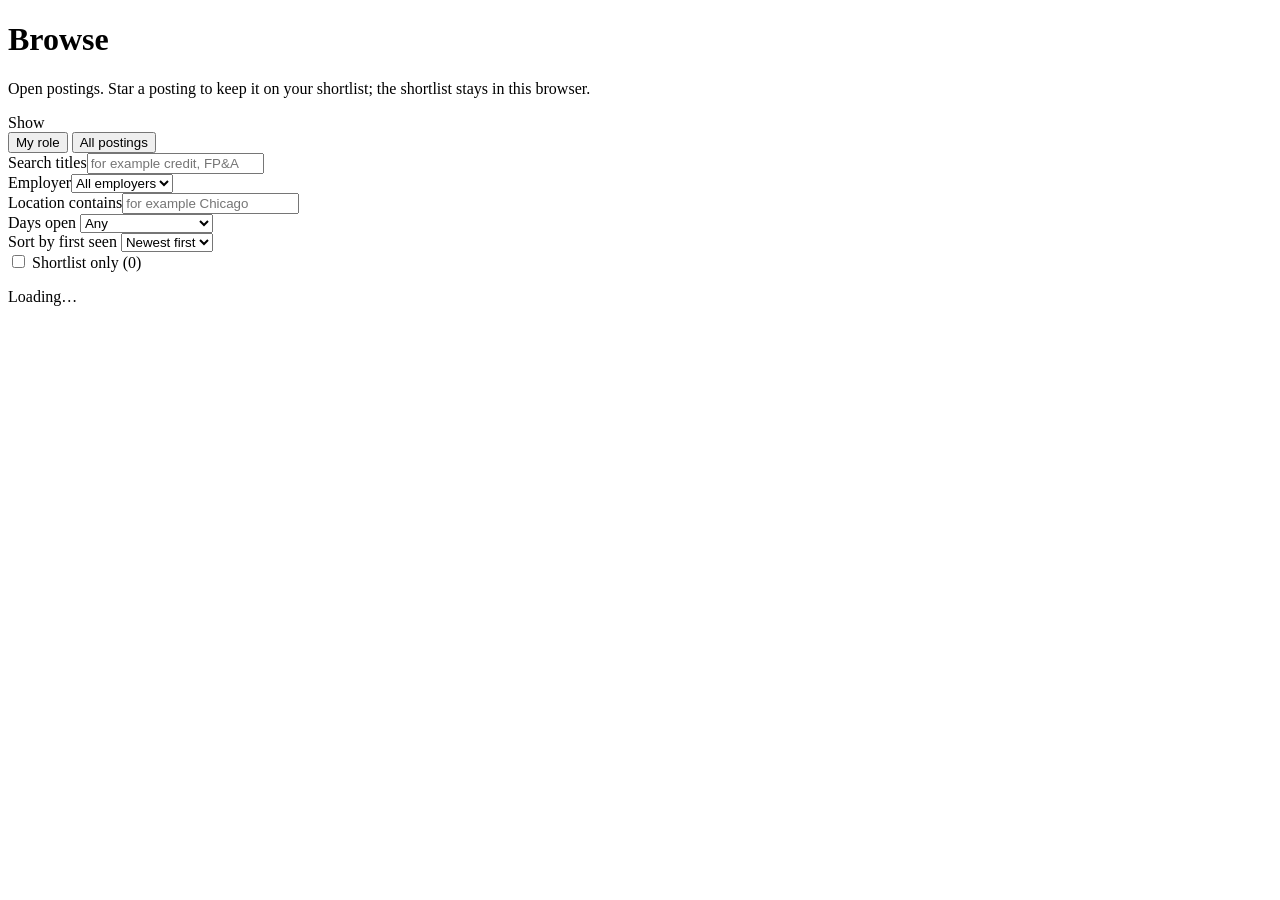
==== browse.html @ 900de335 "Add the Today, Browse and Market pages Co-Authored-By: Claude Sonnet 5.5 <noreply@anthropic.com>" ====
<!doctype html>
<html lang="en">
<head>
  <meta charset="utf-8">
  <meta name="viewport" content="width=device-width, initial-scale=1">
  <title>Browse · Job Watcher</title>
  <meta name="description" content="Search and filter the open postings the job watcher is tracking.">
  <meta name="theme-color" content="#0f6b5c">
  <link rel="manifest" href="manifest.webmanifest">
  <link rel="icon" href="icons/icon-192.png">
  <link rel="apple-touch-icon" href="icons/icon-192.png">
  <link rel="stylesheet" href="style.css">
</head>
<body>
  <div id="nav"></div>
  <main>
    <h1>Browse</h1>
    <p class="sub">Open postings. Star a posting to keep it on your shortlist; the shortlist stays in this browser.</p>
    <div id="offline" class="banner" hidden>You are offline. This page shows the last data it loaded.</div>
    <div id="error" class="banner" hidden></div>

    <form class="card controls" id="controls" onsubmit="return false" aria-label="Filters">
      <div>
        <label id="scope-l">Show</label>
        <div class="seg" role="group" aria-labelledby="scope-l">
          <button type="button" id="scope-role" aria-pressed="true">My role</button>
          <button type="button" id="scope-all" aria-pressed="false">All postings</button>
        </div>
      </div>
      <div><label for="q">Search titles</label><input type="search" id="q" placeholder="for example credit, FP&amp;A"></div>
      <div><label for="employer">Employer</label><select id="employer"><option value="">All employers</option></select></div>
      <div><label for="location">Location contains</label><input type="text" id="location" list="locations" placeholder="for example Chicago"><datalist id="locations"></datalist></div>
      <div><label for="days">Days open</label>
        <select id="days">
          <option value="">Any</option>
          <option value="1">1 day or less</option>
          <option value="7">7 days or less</option>
          <option value="14">14 days or less</option>
          <option value="30">30 days or less</option>
          <option value="31">More than 30 days</option>
        </select></div>
      <div><label for="sort">Sort by first seen</label>
        <select id="sort"><option value="new">Newest first</option><option value="old">Oldest first</option></select></div>
      <div><label><input type="checkbox" id="starred"> Shortlist only (<span id="star-count">0</span>)</label></div>
    </form>

    <p class="count" id="count" aria-live="polite">Loading…</p>
    <div id="jobs"></div>
    <p><button type="button" id="more" hidden>Show more</button></p>
  </main>

  <script src="app.js"></script>
  <script>
    JW.renderNav("browse.html");
    JW.watchConnection();
    var PAGE = 100, shown = PAGE, data = null, scopeRole = true;
    var $ = function (id) { return document.getElementById(id); };

    function setScope(role) {
      scopeRole = role;
      $("scope-role").setAttribute("aria-pressed", role);
      $("scope-all").setAttribute("aria-pressed", !role);
      shown = PAGE; render();
    }

    function daysOpenOf(r) { return JW.daysBetween(r.first_seen, data.runDate); }

    function filtered() {
      var q = $("q").value.trim().toLowerCase().split(/\s+/).filter(Boolean);
      var emp = $("employer").value, loc = $("location").value.trim().toLowerCase();
      var days = $("days").value, starredOnly = $("starred").checked;
      var saved = JW.shortlist.ids();
      var out = data.open.filter(function (r) {
        if (scopeRole && !r.in_role) return false;
        if (emp && r.employer !== emp) return false;
        if (loc && r.location.toLowerCase().indexOf(loc) === -1) return false;
        if (starredOnly && saved.indexOf(r.posting_id) === -1) return false;
        if (q.length) { var t = r.title.toLowerCase(); if (!q.every(function (w) { return t.indexOf(w) !== -1; })) return false; }
        if (days) { var d = daysOpenOf(r); if (days === "31" ? d <= 30 : d > +days) return false; }
        return true;
      });
      var dir = $("sort").value === "new" ? -1 : 1;
      out.sort(function (a, b) {
        return dir * (a.first_seen < b.first_seen ? -1 : a.first_seen > b.first_seen ? 1 : 0) ||
          a.employer.localeCompare(b.employer) || a.title.localeCompare(b.title);
      });
      return out;
    }

    function render() {
      var rows = filtered(), saved = JW.shortlist.ids();
      $("star-count").textContent = saved.length;
      $("count").textContent = rows.length.toLocaleString() + " open posting" + (rows.length === 1 ? "" : "s") +
        (scopeRole ? " in my role" : "");
      $("jobs").innerHTML = rows.slice(0, shown).map(function (r) {
        var on = saved.indexOf(r.posting_id) !== -1, d = daysOpenOf(r);
        var seen = r.first_run
          ? "open since at least " + r.first_seen + " (start of tracking)"
          : "first seen " + r.first_seen + " · open " + d + (d === 1 ? " day" : " days");
        return '<div class="job"><button type="button" class="star" data-id="' + JW.esc(r.posting_id) + '" aria-pressed="' + on +
          '" aria-label="' + (on ? "Remove from shortlist: " : "Add to shortlist: ") + JW.esc(r.title) + '">' + (on ? "★" : "☆") + "</button>" +
          '<div><div class="title">' + JW.esc(r.title || "(untitled)") + (r.in_role ? ' <span class="badge role">my role</span>' : "") + "</div>" +
          '<div class="meta">' + JW.esc([r.employer, r.location, r.department].filter(Boolean).join(" · ")) + "</div>" +
          '<div class="meta">' + JW.esc(seen) + (r.posted_date ? " · posted " + JW.esc(r.posted_date) : "") + "</div></div>" +
          '<a class="apply" href="' + JW.esc(r.url) + '" target="_blank" rel="noopener">Apply</a></div>';
      }).join("");
      $("more").hidden = rows.length <= shown;
      $("more").textContent = "Show more (" + (rows.length - shown) + " left)";
    }

    $("jobs").addEventListener("click", function (e) {
      var b = e.target.closest(".star");
      if (!b) return;
      JW.shortlist.toggle(b.getAttribute("data-id"));
      render();
    });
    $("more").onclick = function () { shown += PAGE; render(); };
    $("scope-role").onclick = function () { setScope(true); };
    $("scope-all").onclick = function () { setScope(false); };
    ["q", "employer", "location", "days", "sort", "starred"].forEach(function (id) {
      $(id).addEventListener("input", function () { shown = PAGE; render(); });
    });

    JW.loadData().then(function (d) {
      d.open = d.rows.filter(function (r) { return r.status === "open"; });
      data = d;
      var emps = {}, locs = {};
      d.open.forEach(function (r) { emps[r.employer] = 1; locs[r.location] = (locs[r.location] || 0) + 1; });
      $("employer").insertAdjacentHTML("beforeend", Object.keys(emps).sort().map(function (e) {
        return '<option value="' + JW.esc(e) + '">' + JW.esc(e) + "</option>";
      }).join(""));
      $("locations").innerHTML = Object.keys(locs).sort(function (a, b) { return locs[b] - locs[a]; }).slice(0, 60).map(function (l) {
        return '<option value="' + JW.esc(l) + '">';
      }).join("");
      render();
    }).catch(function (e) {
      $("count").textContent = "No data yet.";
      var box = $("error"); box.hidden = false; box.textContent = "Could not load the data files: " + e.message;
    });
  </script>
</body>
</html>
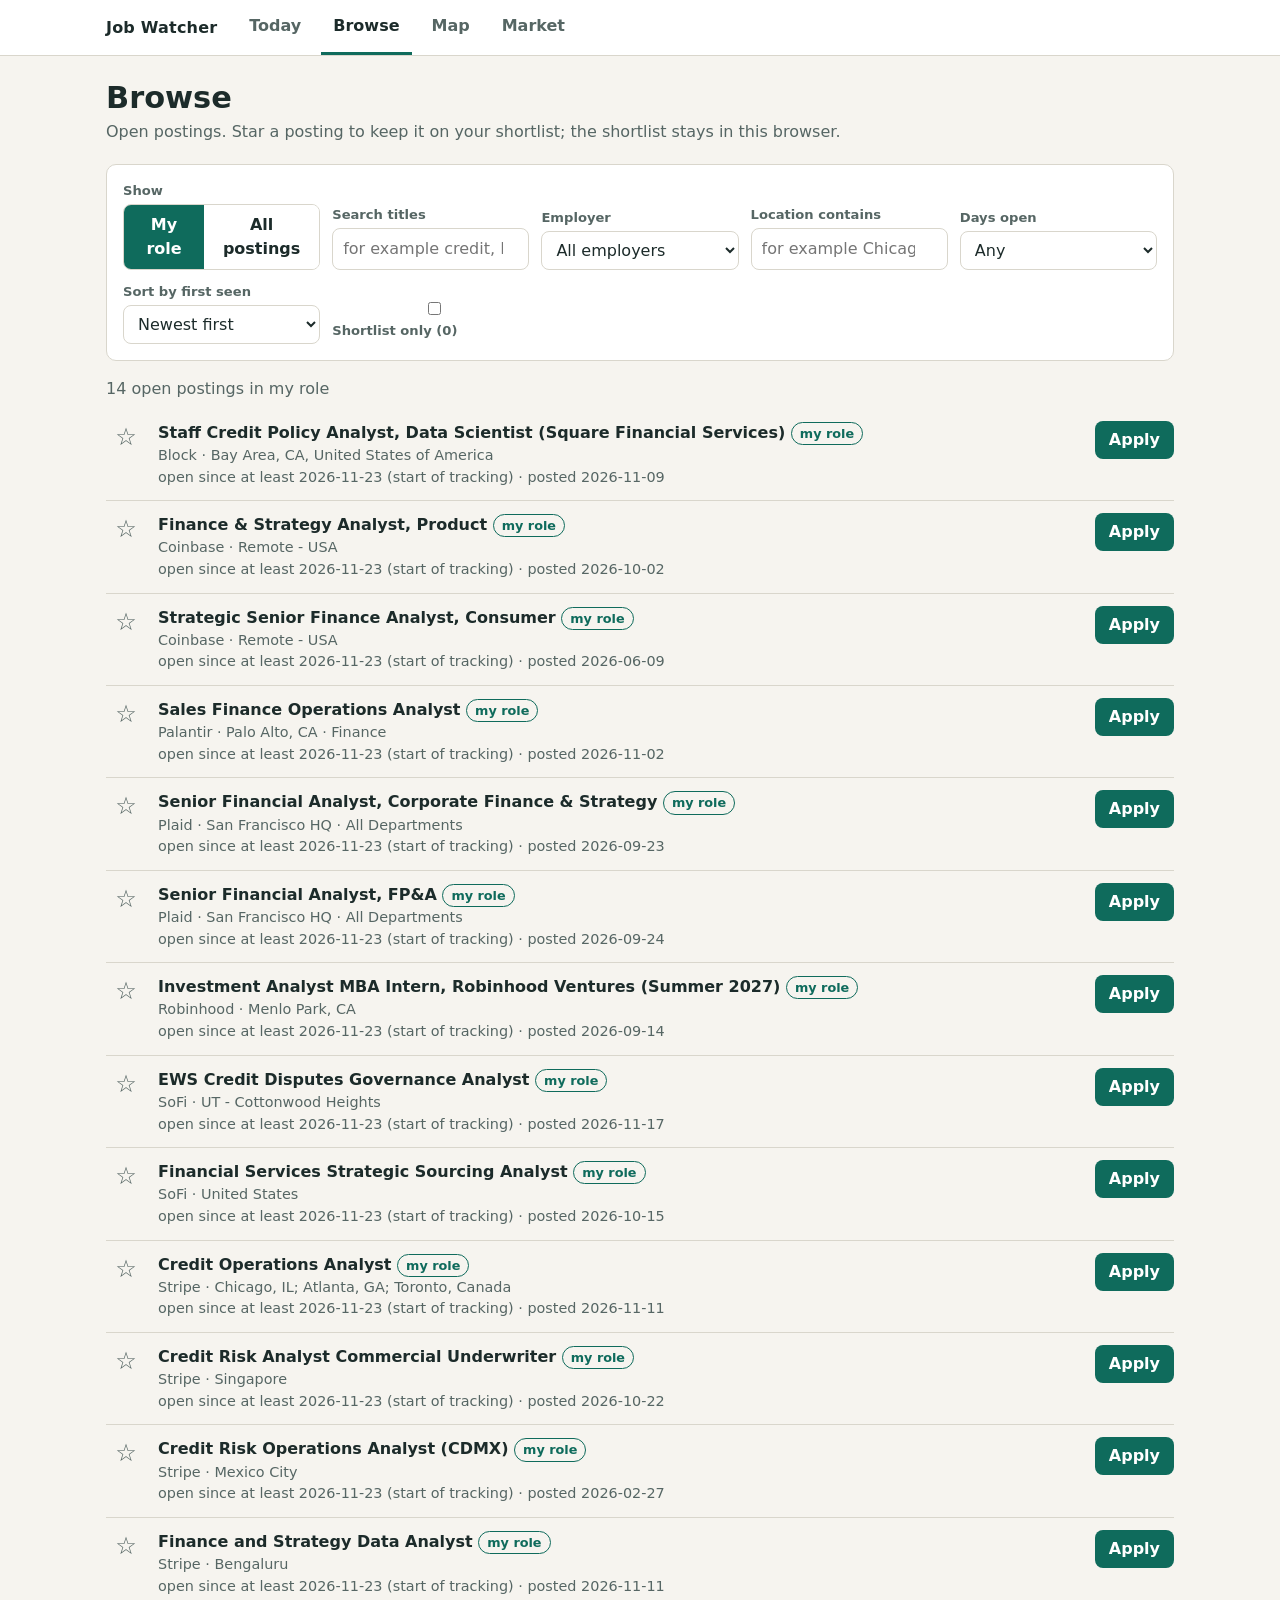
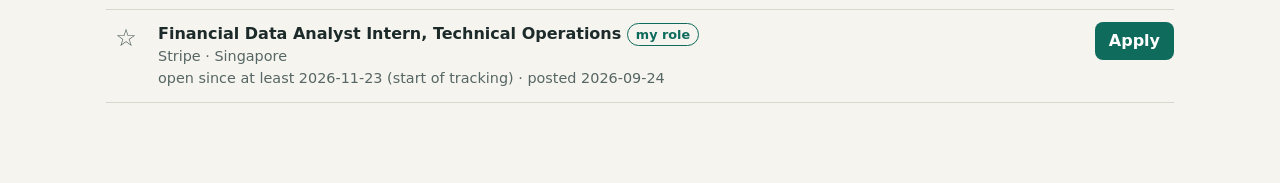
==== commit 288a0ad0: "Add an interactive Map page and link it from Browse Leaflet map of open postings by location with my" ====
--- a/browse.html
+++ b/browse.html
@@ -132,6 +132,13 @@
       $("locations").innerHTML = Object.keys(locs).sort(function (a, b) { return locs[b] - locs[a]; }).slice(0, 60).map(function (l) {
         return '<option value="' + JW.esc(l) + '">';
       }).join("");
+      // links from the Map page arrive with ?location=...&scope=all
+      var qs = new URLSearchParams(window.location.search);
+      if (qs.get("location")) $("location").value = qs.get("location");
+      if (qs.get("employer")) $("employer").value = qs.get("employer");
+      if (qs.get("scope") === "all") scopeRole = false;
+      $("scope-role").setAttribute("aria-pressed", scopeRole);
+      $("scope-all").setAttribute("aria-pressed", !scopeRole);
       render();
     }).catch(function (e) {
       $("count").textContent = "No data yet.";
--- a/style.css
+++ b/style.css
@@ -0,0 +1,226 @@
+/* Job Watcher: one set of fonts and colors for all three pages. */
+
+:root {
+  --bg: #f6f4ef;
+  --surface: #ffffff;
+  --ink: #1c2b2a;
+  --muted: #566664;
+  --line: #d9d6cc;
+  --accent: #0f6b5c;
+  --accent-ink: #ffffff;
+  --accent-2: #b4580f;
+  --ok: #1d6f46;
+  --bad: #a83a25;
+  --star: #b4580f;
+  --font: ui-sans-serif, system-ui, -apple-system, "Segoe UI", Roboto, "Helvetica Neue", Arial, sans-serif;
+  --radius: 10px;
+}
+
+@media (prefers-color-scheme: dark) {
+  :root {
+    --bg: #111918;
+    --surface: #1a2423;
+    --ink: #e8f0ee;
+    --muted: #9fb2ae;
+    --line: #2c3b39;
+    --accent: #52c4a9;
+    --accent-ink: #0b1514;
+    --accent-2: #eda45f;
+    --ok: #62cd92;
+    --bad: #ee8b76;
+    --star: #eda45f;
+  }
+}
+
+* { box-sizing: border-box; }
+
+html { -webkit-text-size-adjust: 100%; }
+
+body {
+  margin: 0;
+  background: var(--bg);
+  color: var(--ink);
+  font-family: var(--font);
+  font-size: 16px;
+  line-height: 1.5;
+}
+
+a { color: var(--accent); }
+a:hover { text-decoration-thickness: 2px; }
+
+:focus-visible { outline: 3px solid var(--accent-2); outline-offset: 2px; }
+
+/* ---------- navigation ---------- */
+.nav {
+  background: var(--surface);
+  border-bottom: 1px solid var(--line);
+  position: sticky;
+  top: 0;
+  z-index: 5;
+}
+.nav-inner {
+  max-width: 1100px;
+  margin: 0 auto;
+  padding: 0 16px;
+  display: flex;
+  align-items: center;
+  gap: 8px;
+  flex-wrap: wrap;
+}
+.brand {
+  font-weight: 700;
+  letter-spacing: 0.2px;
+  padding: 14px 12px 14px 0;
+  color: var(--ink);
+  text-decoration: none;
+}
+.nav a.tab {
+  padding: 14px 12px;
+  color: var(--muted);
+  text-decoration: none;
+  font-weight: 600;
+  border-bottom: 3px solid transparent;
+}
+.nav a.tab:hover { color: var(--ink); }
+.nav a.tab[aria-current="page"] { color: var(--ink); border-bottom-color: var(--accent); }
+
+/* ---------- layout ---------- */
+main { max-width: 1100px; margin: 0 auto; padding: 24px 16px 64px; }
+h1 { font-size: 1.9rem; line-height: 1.2; margin: 0 0 4px; }
+h2 { font-size: 1.3rem; line-height: 1.3; margin: 0 0 8px; }
+.sub { color: var(--muted); margin: 0 0 20px; }
+.banner {
+  background: var(--surface);
+  border: 1px solid var(--accent-2);
+  border-left-width: 6px;
+  border-radius: var(--radius);
+  padding: 10px 14px;
+  margin: 0 0 16px;
+}
+.banner[hidden] { display: none; }
+
+.card {
+  background: var(--surface);
+  border: 1px solid var(--line);
+  border-radius: var(--radius);
+  padding: 16px;
+  margin: 0 0 16px;
+}
+
+.stats {
+  display: grid;
+  grid-template-columns: repeat(4, 1fr);
+  gap: 12px;
+  margin: 0 0 16px;
+}
+.stat {
+  background: var(--surface);
+  border: 1px solid var(--line);
+  border-radius: var(--radius);
+  padding: 14px 16px;
+}
+.stat .n { font-size: 2rem; font-weight: 700; line-height: 1.1; }
+.stat .l { color: var(--muted); font-size: 0.9rem; }
+
+.cols { display: grid; grid-template-columns: 1fr 1fr; gap: 16px; align-items: start; }
+
+/* ---------- tables and lists ---------- */
+table { border-collapse: collapse; width: 100%; font-size: 0.95rem; }
+th, td { text-align: left; padding: 7px 8px; border-bottom: 1px solid var(--line); vertical-align: top; }
+th { font-size: 0.8rem; text-transform: uppercase; letter-spacing: 0.4px; color: var(--muted); }
+td.num, th.num { text-align: right; font-variant-numeric: tabular-nums; }
+
+.badge {
+  display: inline-block;
+  padding: 1px 8px;
+  border-radius: 999px;
+  font-size: 0.8rem;
+  font-weight: 700;
+  border: 1px solid currentColor;
+}
+.badge.ok { color: var(--ok); }
+.badge.bad { color: var(--bad); }
+.badge.role { color: var(--accent); }
+
+.plist { list-style: none; margin: 0; padding: 0; }
+.plist li { padding: 8px 0; border-bottom: 1px solid var(--line); }
+.plist li:last-child { border-bottom: 0; }
+.plist .meta { color: var(--muted); font-size: 0.88rem; }
+.empty { color: var(--muted); margin: 0; }
+
+button, select, input[type="search"], input[type="text"] {
+  font: inherit;
+  color: var(--ink);
+  background: var(--surface);
+  border: 1px solid var(--line);
+  border-radius: 8px;
+  padding: 8px 10px;
+}
+button { cursor: pointer; font-weight: 600; }
+button:hover { border-color: var(--accent); }
+.seg { display: inline-flex; border: 1px solid var(--line); border-radius: 8px; overflow: hidden; }
+.seg button { border: 0; border-radius: 0; background: var(--surface); }
+.seg button[aria-pressed="true"] { background: var(--accent); color: var(--accent-ink); }
+
+/* ---------- browse ---------- */
+.controls {
+  display: grid;
+  grid-template-columns: repeat(auto-fit, minmax(190px, 1fr));
+  gap: 12px;
+  align-items: end;
+}
+.controls label { display: block; font-size: 0.82rem; font-weight: 600; color: var(--muted); margin-bottom: 3px; }
+.controls select, .controls input { width: 100%; }
+.count { color: var(--muted); margin: 12px 0 8px; }
+.job {
+  display: grid;
+  grid-template-columns: 40px 1fr auto;
+  gap: 8px 12px;
+  align-items: start;
+  padding: 12px 0;
+  border-bottom: 1px solid var(--line);
+}
+.job .title { font-weight: 650; }
+.job .meta { color: var(--muted); font-size: 0.9rem; }
+.star {
+  font-size: 1.5rem;
+  line-height: 1;
+  padding: 4px 8px;
+  border: 0;
+  background: transparent;
+  color: var(--muted);
+}
+.star[aria-pressed="true"] { color: var(--star); }
+.apply {
+  display: inline-block;
+  padding: 7px 14px;
+  border-radius: 8px;
+  background: var(--accent);
+  color: var(--accent-ink);
+  font-weight: 700;
+  text-decoration: none;
+  white-space: nowrap;
+}
+
+/* ---------- market ---------- */
+.section { margin: 0 0 28px; }
+.section p { color: var(--muted); margin: 0 0 12px; max-width: 75ch; }
+.chart { width: 100%; height: auto; display: block; }
+.chart text { fill: var(--muted); font-family: var(--font); font-size: 12px; }
+.chart .lbl { fill: var(--ink); }
+.chart .val { fill: var(--ink); font-weight: 700; }
+.chart .axis { stroke: var(--line); stroke-width: 1; }
+.chart .grid { stroke: var(--line); stroke-width: 1; stroke-dasharray: 3 3; }
+.chart .bar-a { fill: var(--accent); }
+.chart .bar-b { fill: var(--accent-2); }
+.legend { display: flex; gap: 16px; font-size: 0.9rem; color: var(--muted); margin: 0 0 6px; }
+.legend i { display: inline-block; width: 12px; height: 12px; border-radius: 3px; margin-right: 6px; vertical-align: -1px; }
+.legend .a { background: var(--accent); }
+.legend .b { background: var(--accent-2); }
+
+@media (max-width: 760px) {
+  .stats { grid-template-columns: repeat(2, 1fr); }
+  .cols { grid-template-columns: 1fr; }
+  .job { grid-template-columns: 36px 1fr; }
+  .job .apply { grid-column: 2; justify-self: start; }
+}
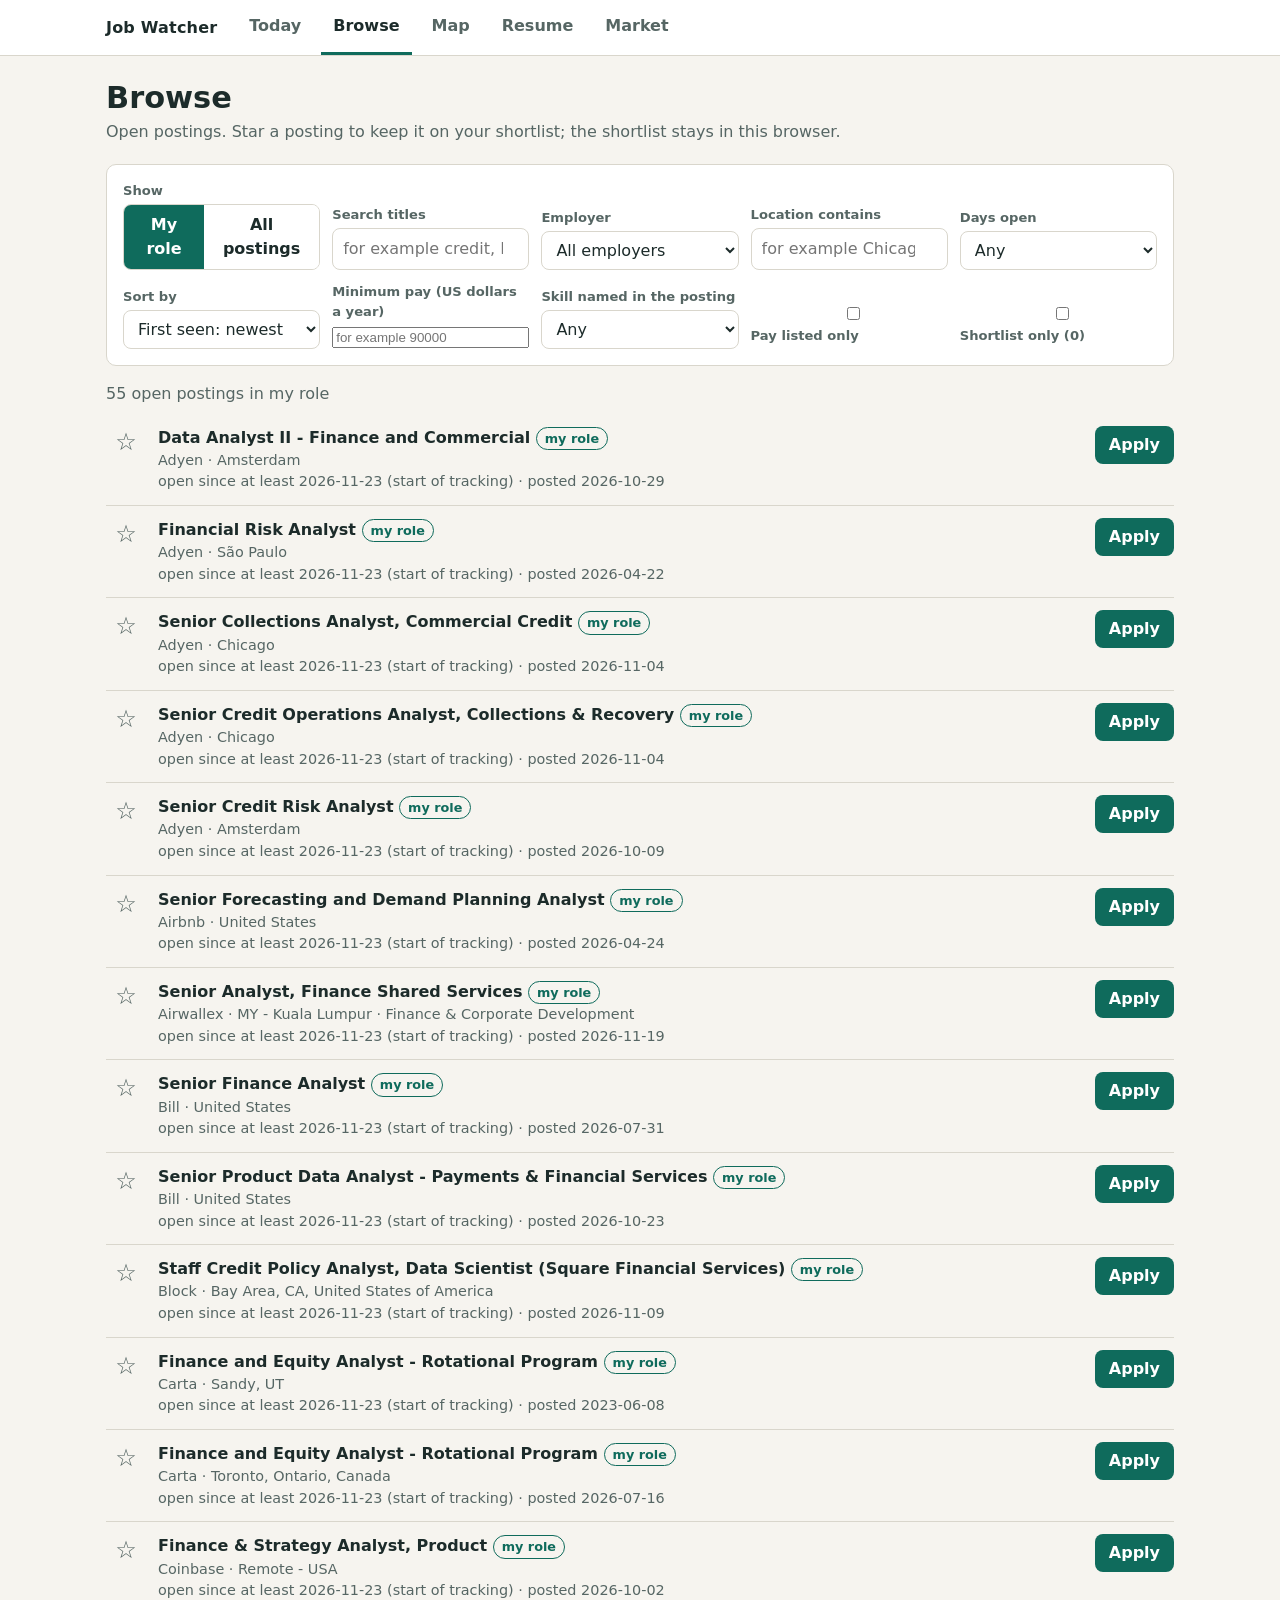
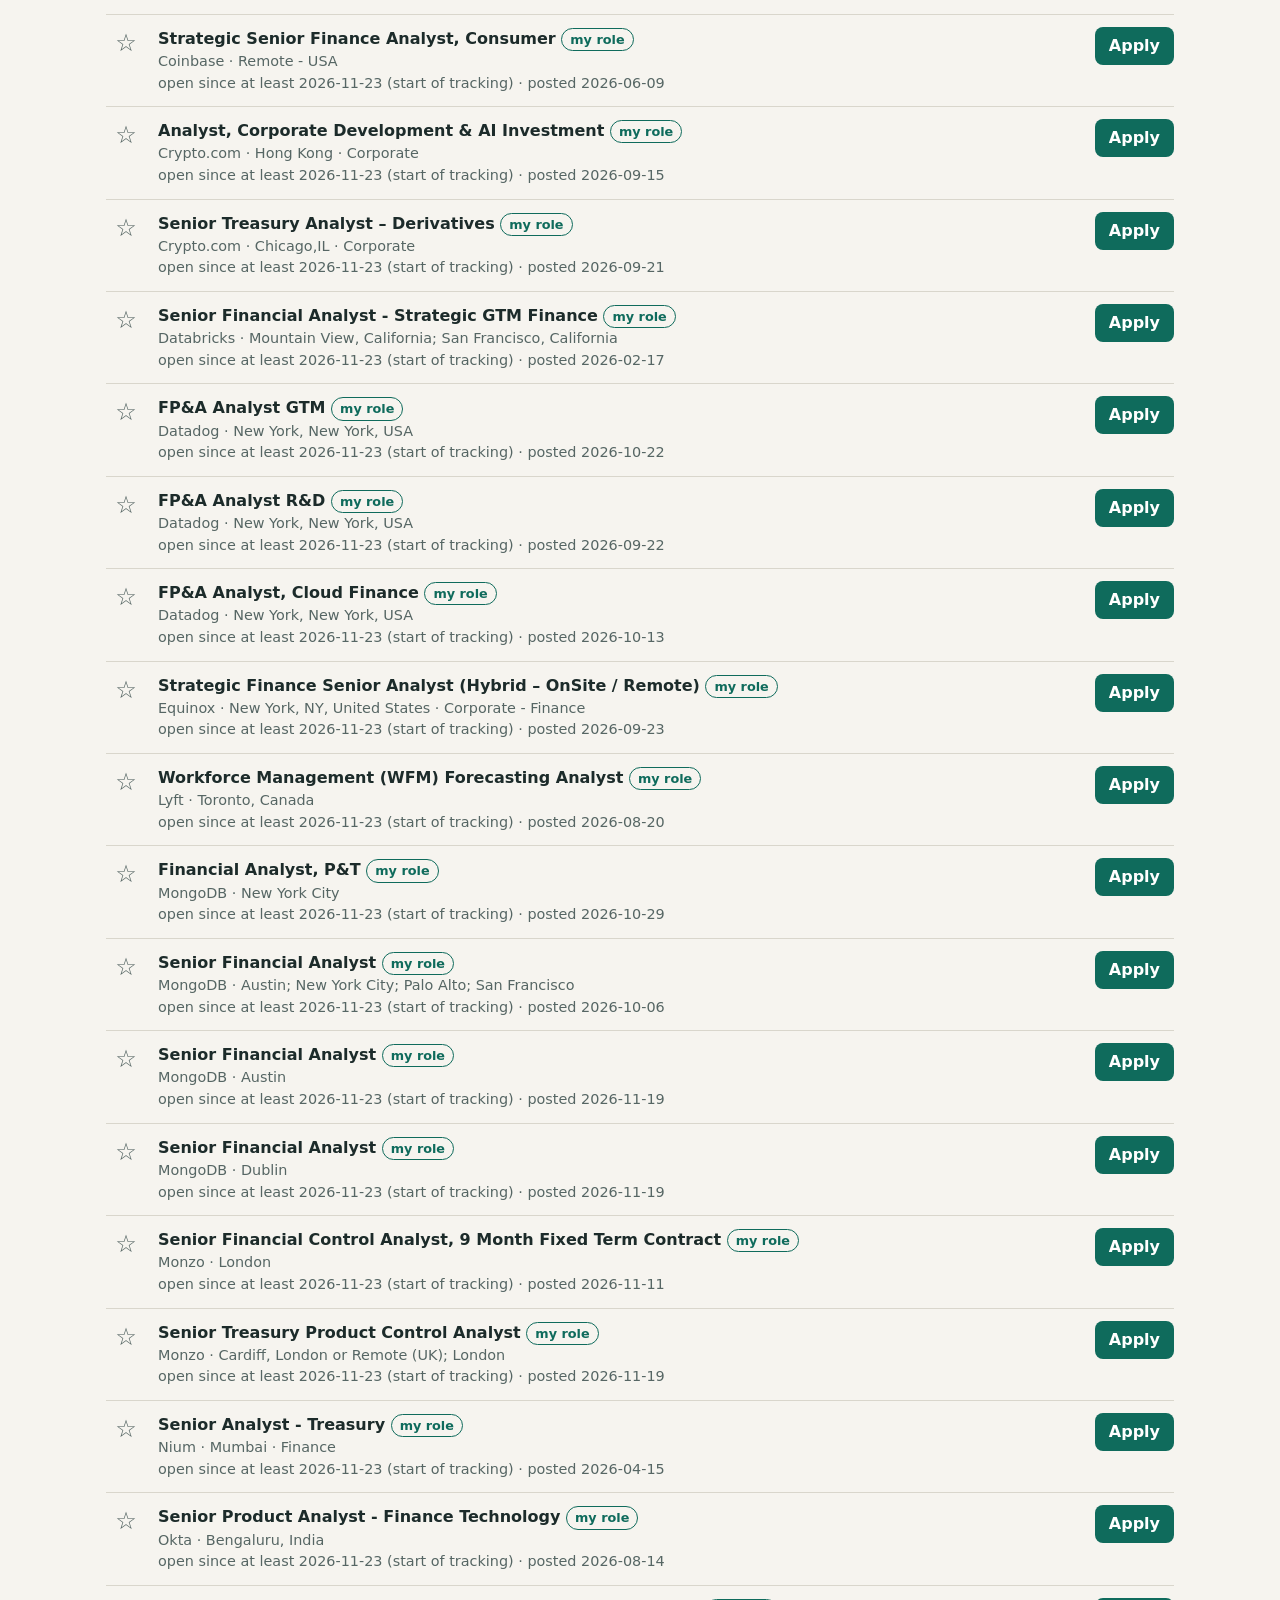
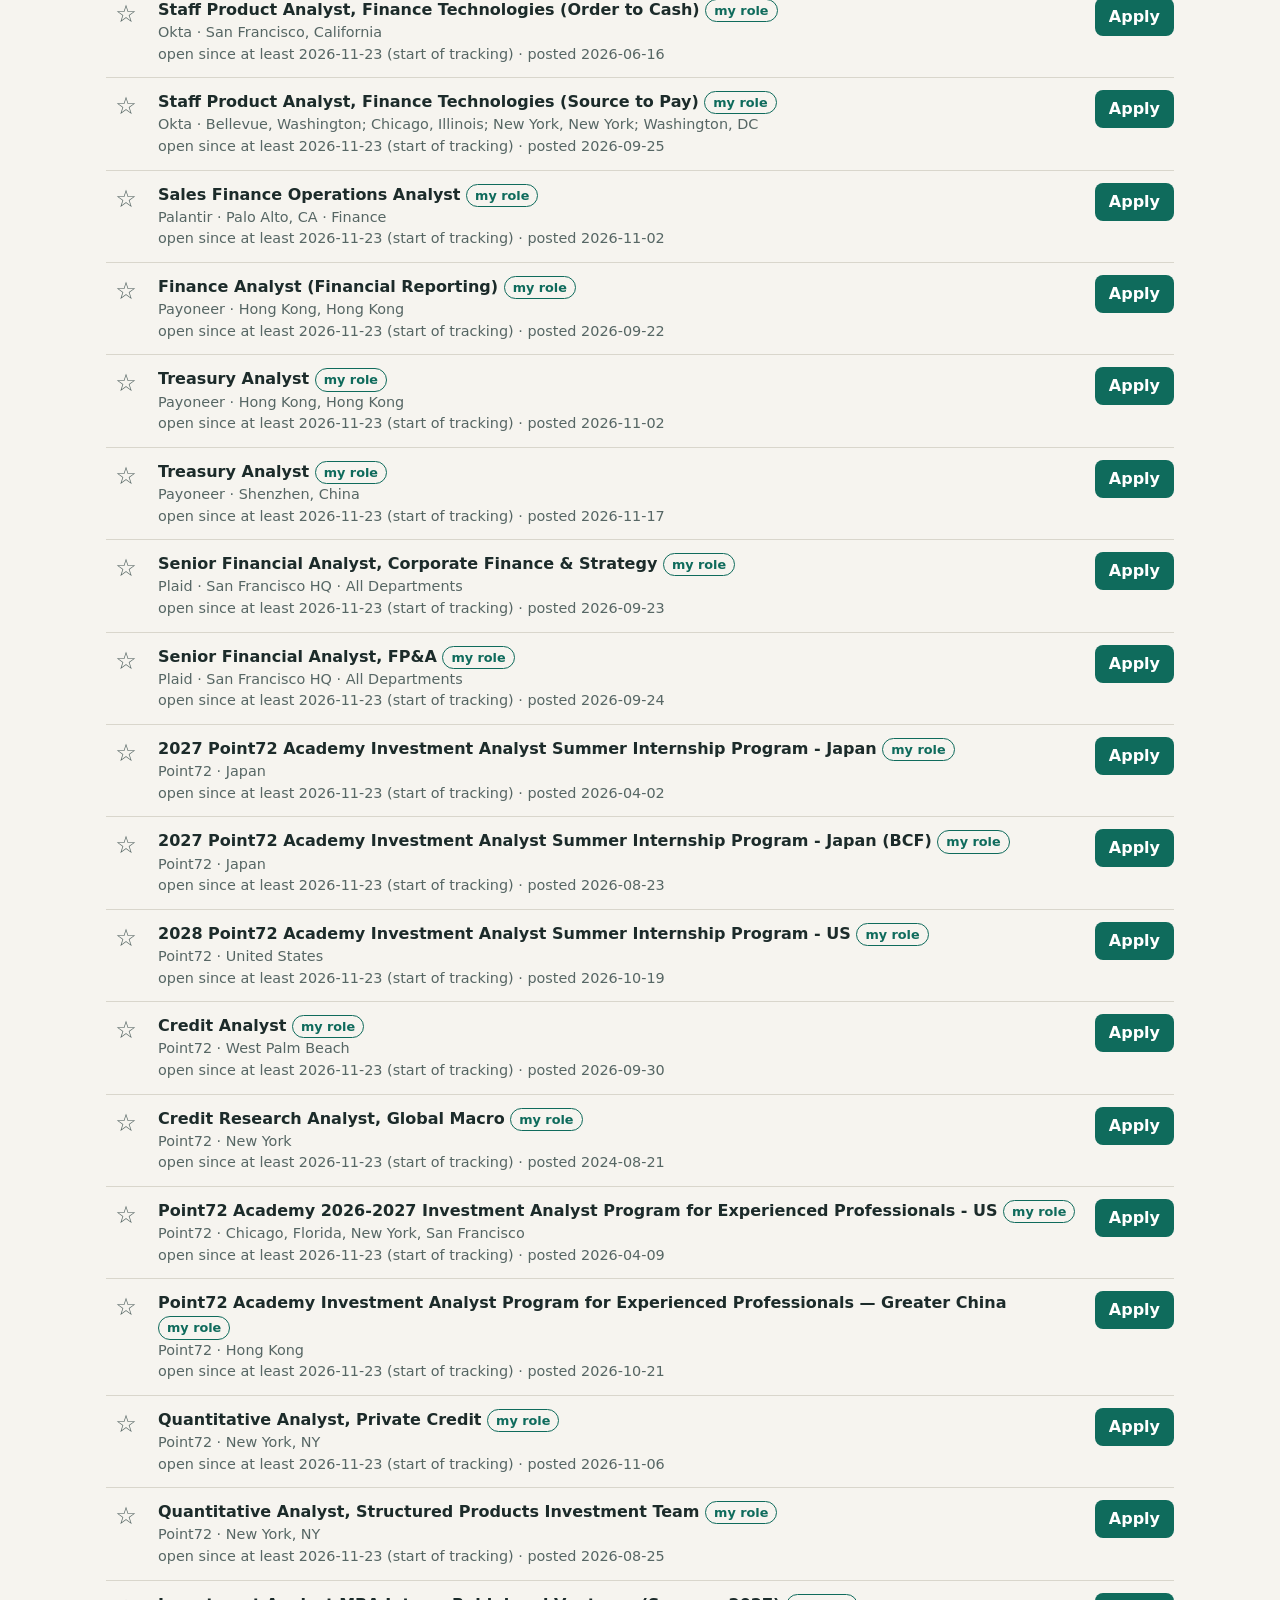
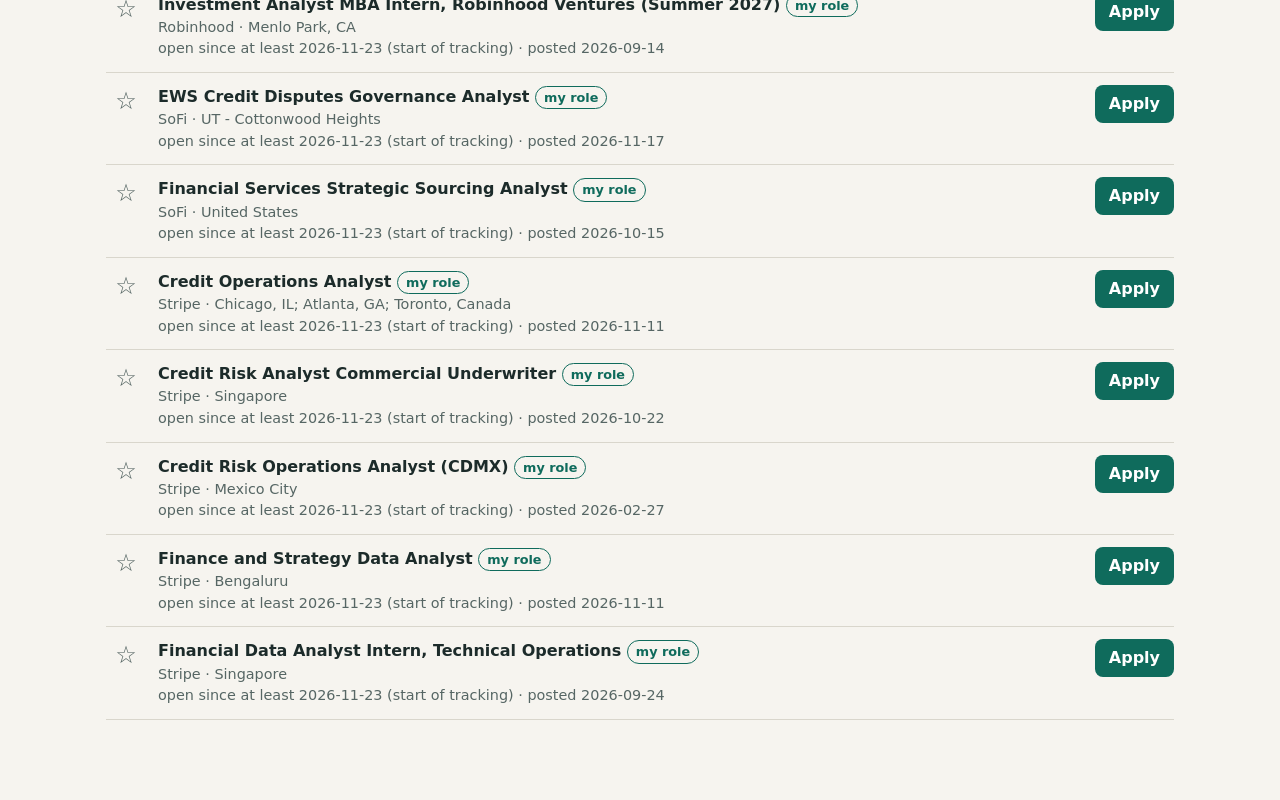
==== commit 0d70f9b2: "Show pay, skills and exact places on the site Browse gets pay, minimum US-dollar pay and skill filte" ====
--- a/browse.html
+++ b/browse.html
@@ -39,8 +39,12 @@
           <option value="30">30 days or less</option>
           <option value="31">More than 30 days</option>
         </select></div>
-      <div><label for="sort">Sort by first seen</label>
-        <select id="sort"><option value="new">Newest first</option><option value="old">Oldest first</option></select></div>
+      <div><label for="sort">Sort by</label>
+        <select id="sort"><option value="new">First seen: newest</option><option value="old">First seen: oldest</option>
+          <option value="pay">Pay: highest first (US dollars)</option></select></div>
+      <div><label for="minpay">Minimum pay (US dollars a year)</label><input type="number" id="minpay" min="0" step="5000" placeholder="for example 90000"></div>
+      <div><label for="skill">Skill named in the posting</label><select id="skill"><option value="">Any</option></select></div>
+      <div><label><input type="checkbox" id="paid"> Pay listed only</label></div>
       <div><label><input type="checkbox" id="starred"> Shortlist only (<span id="star-count">0</span>)</label></div>
     </form>
 
@@ -53,7 +57,7 @@
   <script>
     JW.renderNav("browse.html");
     JW.watchConnection();
-    var PAGE = 100, shown = PAGE, data = null, scopeRole = true;
+    var PAGE = 100, shown = PAGE, data = null, scopeRole = true, skillNames = {};
     var $ = function (id) { return document.getElementById(id); };
 
     function setScope(role) {
@@ -63,24 +67,32 @@
       shown = PAGE; render();
     }
 
+    function usd(r) { return !r.salary_currency || r.salary_currency === "USD"; }
+    function payOf(r) { return usd(r) ? (r.salary_max || r.salary_min || 0) : 0; }
     function daysOpenOf(r) { return JW.daysBetween(r.first_seen, data.runDate); }
 
     function filtered() {
       var q = $("q").value.trim().toLowerCase().split(/\s+/).filter(Boolean);
       var emp = $("employer").value, loc = $("location").value.trim().toLowerCase();
       var days = $("days").value, starredOnly = $("starred").checked;
+      var skill = $("skill").value, minpay = +$("minpay").value || 0;
       var saved = JW.shortlist.ids();
       var out = data.open.filter(function (r) {
         if (scopeRole && !r.in_role) return false;
         if (emp && r.employer !== emp) return false;
         if (loc && r.location.toLowerCase().indexOf(loc) === -1) return false;
         if (starredOnly && saved.indexOf(r.posting_id) === -1) return false;
+        if (skill && !r.skills[skill]) return false;
+        if ($("paid").checked && !r.salary_min) return false;
+        if (minpay && (!usd(r) || (r.salary_max || r.salary_min || 0) < minpay)) return false; // only US-dollar pay is comparable
         if (q.length) { var t = r.title.toLowerCase(); if (!q.every(function (w) { return t.indexOf(w) !== -1; })) return false; }
         if (days) { var d = daysOpenOf(r); if (days === "31" ? d <= 30 : d > +days) return false; }
         return true;
       });
       var dir = $("sort").value === "new" ? -1 : 1;
       out.sort(function (a, b) {
+        if ($("sort").value === "pay") return payOf(b) - payOf(a) ||
+          a.employer.localeCompare(b.employer) || a.title.localeCompare(b.title);
         return dir * (a.first_seen < b.first_seen ? -1 : a.first_seen > b.first_seen ? 1 : 0) ||
           a.employer.localeCompare(b.employer) || a.title.localeCompare(b.title);
       });
@@ -97,11 +109,18 @@
         var seen = r.first_run
           ? "open since at least " + r.first_seen + " (start of tracking)"
           : "first seen " + r.first_seen + " · open " + d + (d === 1 ? " day" : " days");
+        var pay = JW.formatPay(r);
+        var skillLabels = Object.keys(r.skills).sort(function (x, y) { return r.skills[y] - r.skills[x]; }).slice(0, 5)
+          .map(function (id) { return skillNames[id] || id; });
+        var more = [pay ? "Pay: " + pay + (r.salary_source === "text" ? " (from the description)" : "") : "",
+          r.min_years ? "asks for " + r.min_years + "+ years" : "",
+          skillLabels.length ? "skills: " + skillLabels.join(", ") : ""].filter(Boolean).join(" \u00b7 ");
         return '<div class="job"><button type="button" class="star" data-id="' + JW.esc(r.posting_id) + '" aria-pressed="' + on +
           '" aria-label="' + (on ? "Remove from shortlist: " : "Add to shortlist: ") + JW.esc(r.title) + '">' + (on ? "★" : "☆") + "</button>" +
           '<div><div class="title">' + JW.esc(r.title || "(untitled)") + (r.in_role ? ' <span class="badge role">my role</span>' : "") + "</div>" +
           '<div class="meta">' + JW.esc([r.employer, r.location, r.department].filter(Boolean).join(" · ")) + "</div>" +
-          '<div class="meta">' + JW.esc(seen) + (r.posted_date ? " · posted " + JW.esc(r.posted_date) : "") + "</div></div>" +
+          '<div class="meta">' + JW.esc(seen) + (r.posted_date ? " · posted " + JW.esc(r.posted_date) : "") + "</div>" +
+          (more ? '<div class="meta">' + JW.esc(more) + "</div>" : "") + "</div>" +
           '<a class="apply" href="' + JW.esc(r.url) + '" target="_blank" rel="noopener">Apply</a></div>';
       }).join("");
       $("more").hidden = rows.length <= shown;
@@ -117,13 +136,20 @@
     $("more").onclick = function () { shown += PAGE; render(); };
     $("scope-role").onclick = function () { setScope(true); };
     $("scope-all").onclick = function () { setScope(false); };
-    ["q", "employer", "location", "days", "sort", "starred"].forEach(function (id) {
+    ["q", "employer", "location", "days", "sort", "starred", "minpay", "skill", "paid"].forEach(function (id) {
       $(id).addEventListener("input", function () { shown = PAGE; render(); });
     });
 
-    JW.loadData().then(function (d) {
+    Promise.all([JW.loadData(), JW.getSkills()]).then(function (all) {
+      var d = all[0];
       d.open = d.rows.filter(function (r) { return r.status === "open"; });
       data = d;
+      var counts = {};
+      d.open.forEach(function (r) { Object.keys(r.skills).forEach(function (id) { counts[id] = (counts[id] || 0) + 1; }); });
+      all[1].forEach(function (s) { skillNames[s.id] = s.label; });
+      $("skill").insertAdjacentHTML("beforeend", Object.keys(counts).sort(function (a, b) { return counts[b] - counts[a]; }).map(function (id) {
+        return '<option value="' + id + '">' + JW.esc(skillNames[id] || id) + " (" + counts[id] + ")</option>";
+      }).join(""));
       var emps = {}, locs = {};
       d.open.forEach(function (r) { emps[r.employer] = 1; locs[r.location] = (locs[r.location] || 0) + 1; });
       $("employer").insertAdjacentHTML("beforeend", Object.keys(emps).sort().map(function (e) {
